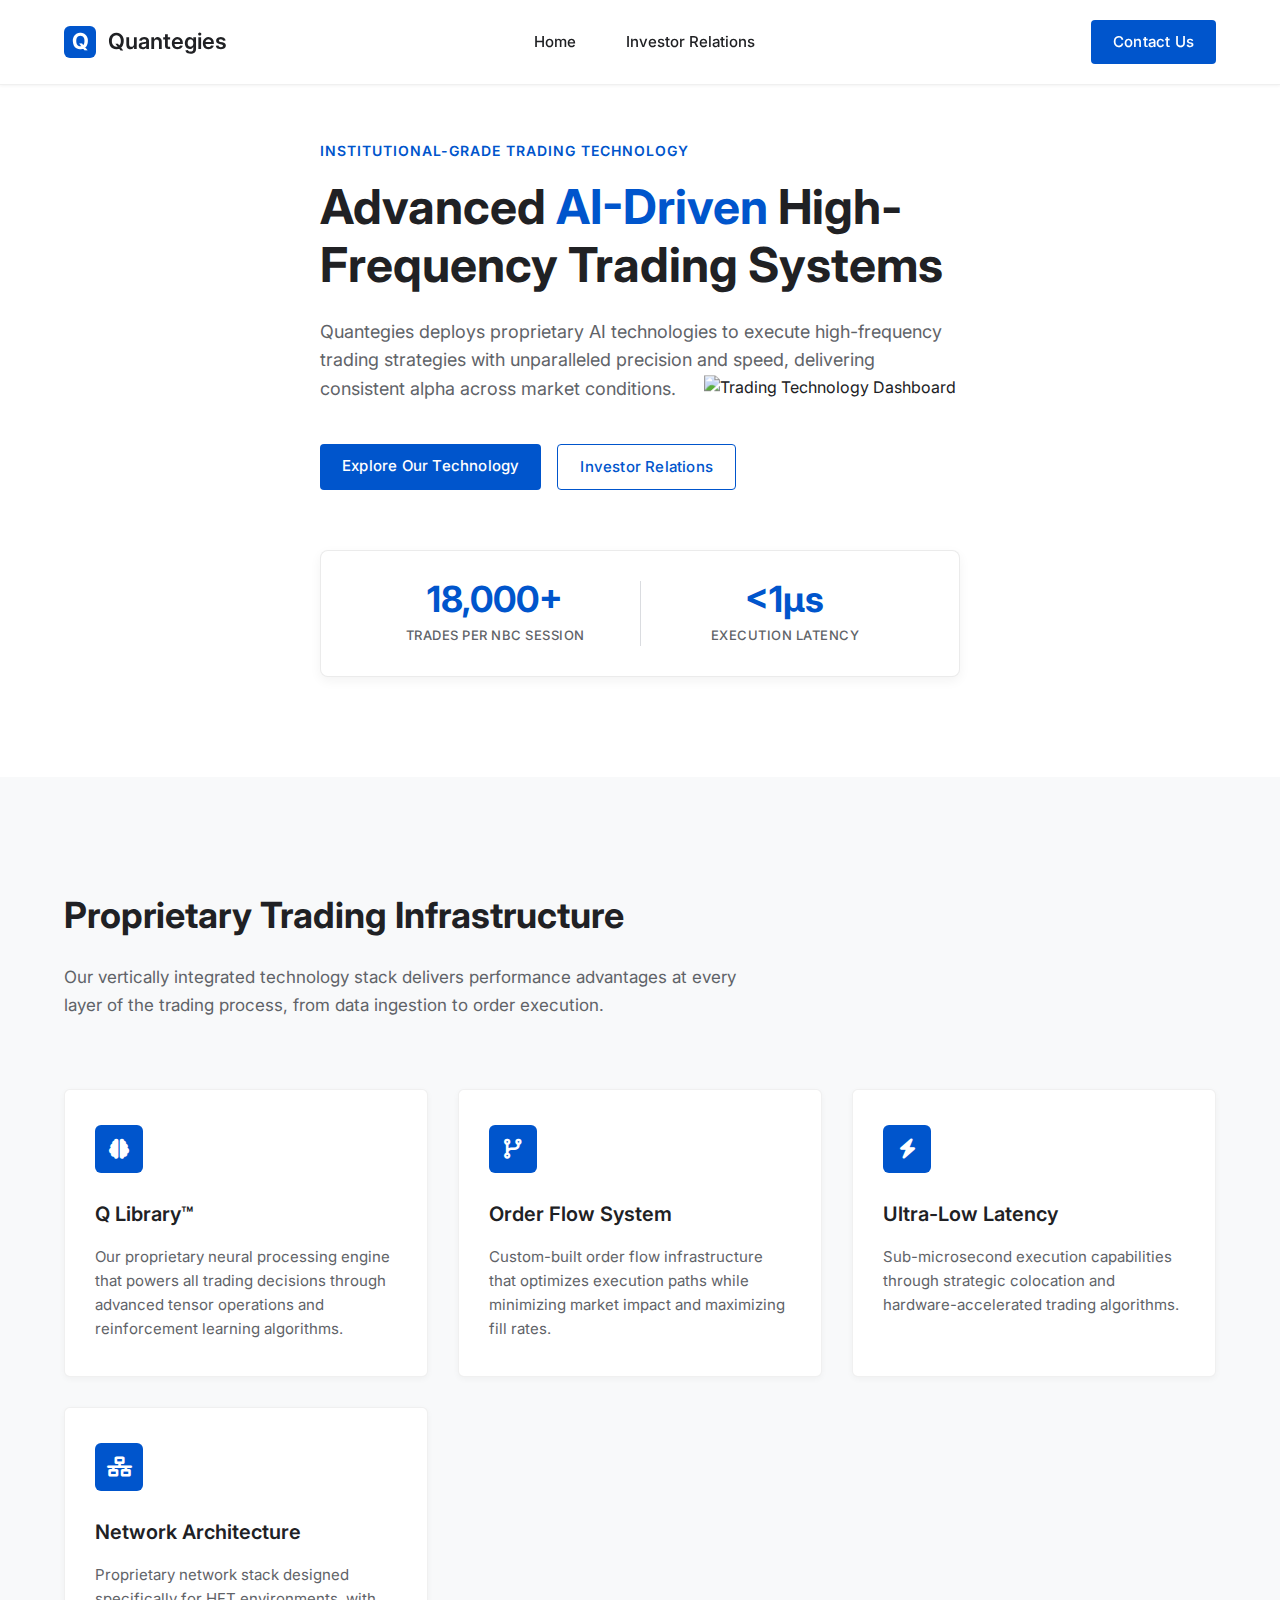
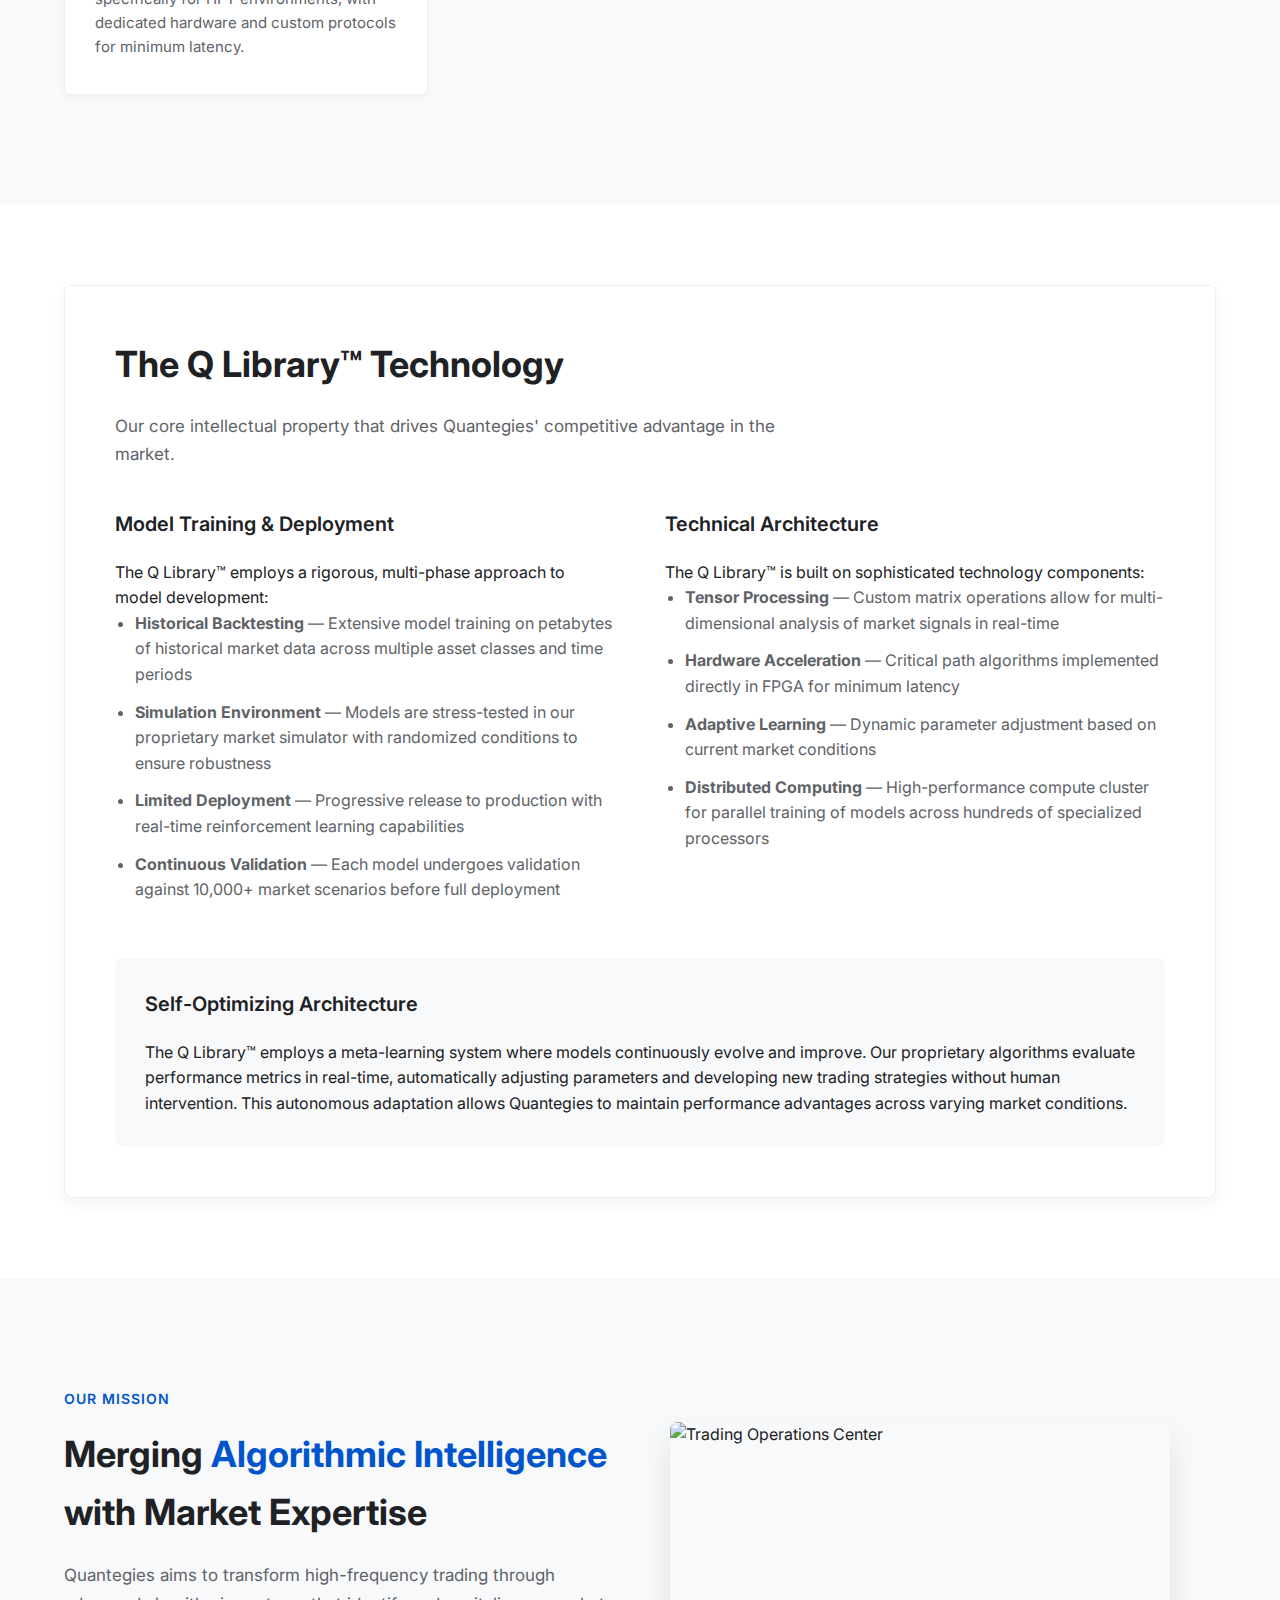
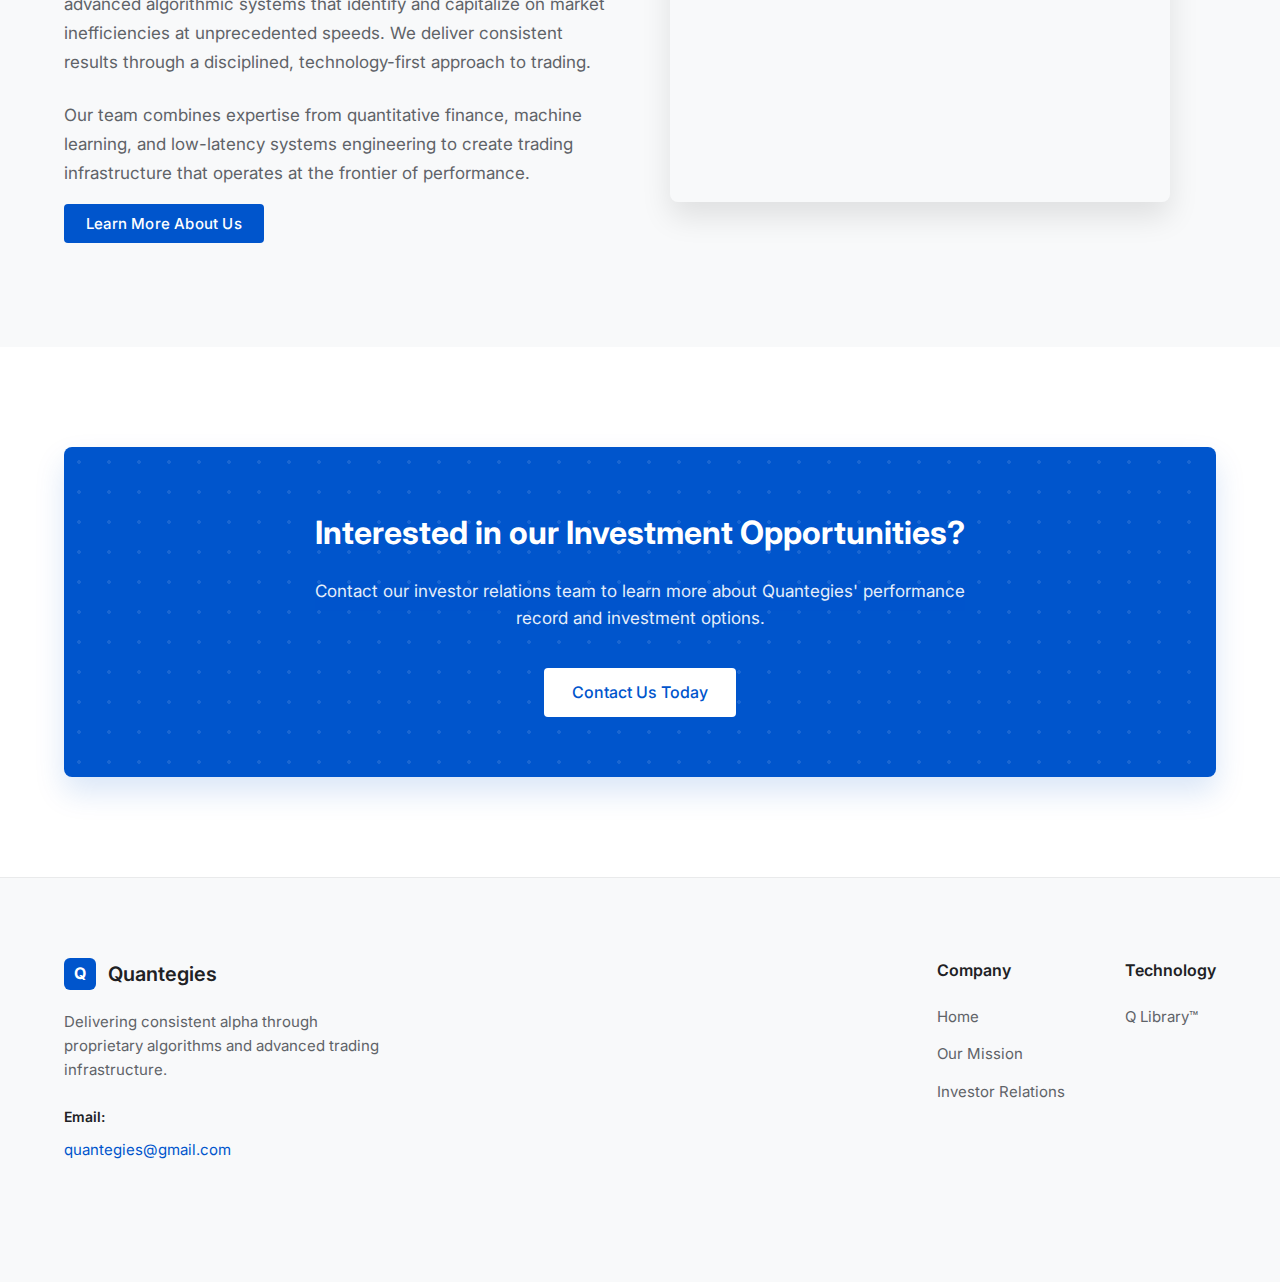
==== quantegies-1landing.html @ 6eef68f2 "Add files via upload" ====
<!DOCTYPE html>
<html lang="en">
<head>
    <meta charset="UTF-8">
    <meta name="viewport" content="width=device-width, initial-scale=1.0">
    <title>Quantegies | Advanced Algorithmic Trading Solutions</title>
    <style>
        :root {
            --primary: #0055CC;
            --primary-light: #1976D2;
            --secondary: #D50000;
            --accent: #00B8D4;
            --dark: #121212;
            --white: #FFFFFF;
            --off-white: #F8F9FA;
            --light-gray: #E8EAED;
            --gray: #DADCE0;
            --medium-gray: #5F6368;
            --text: #202124;
            --text-light: #5F6368;
            --text-dark: #202124;
        }

        * {
            margin: 0;
            padding: 0;
            box-sizing: border-box;
            font-family: 'Inter', sans-serif;
        }

        body {
            background: var(--white);
            color: var(--text);
            overflow-x: hidden;
            line-height: 1.6;
        }

        .container {
            max-width: 1200px;
            margin: 0 auto;
            padding: 0 24px;
        }

        /* Header Styles */
        header {
            position: fixed;
            top: 0;
            left: 0;
            width: 100%;
            padding: 20px 0;
            background: rgba(255, 255, 255, 0.98);
            backdrop-filter: blur(10px);
            z-index: 1000;
            border-bottom: 1px solid rgba(0, 0, 0, 0.06);
            box-shadow: 0 1px 3px rgba(0, 0, 0, 0.05);
        }

        .header-container {
            display: flex;
            justify-content: space-between;
            align-items: center;
        }

        .logo {
            font-size: 22px;
            font-weight: 600;
            color: var(--text-dark);
            text-decoration: none;
            display: flex;
            align-items: center;
        }

        .logo-icon {
            width: 32px;
            height: 32px;
            background: var(--primary);
            border-radius: 6px;
            margin-right: 12px;
            display: flex;
            align-items: center;
            justify-content: center;
            color: var(--white);
            font-weight: 700;
        }

        nav ul {
            display: flex;
            list-style: none;
            margin-left: auto;
            margin-right: 30px;
        }

        nav ul li {
            margin: 0 25px;
        }

        nav ul li a {
            color: var(--text);
            text-decoration: none;
            font-size: 15px;
            font-weight: 500;
            transition: color 0.2s ease;
            position: relative;
        }

        nav ul li a:hover {
            color: var(--primary);
        }

        .cta-button {
            background: var(--primary);
            color: var(--white);
            padding: 10px 22px;
            border-radius: 4px;
            text-decoration: none;
            font-weight: 500;
            font-size: 15px;
            transition: background 0.2s ease;
            letter-spacing: 0.2px;
        }

        .cta-button:hover {
            background: var(--primary-light);
        }

        /* Hero Section */
        .hero {
            position: relative;
            min-height: 85vh;
            display: flex;
            align-items: center;
            padding: 140px 0 100px;
            background: var(--white);
            overflow: hidden;
        }

        .hero-bg {
            position: absolute;
            top: 0;
            left: 0;
            width: 100%;
            height: 100%;
            z-index: -1;
        }

        .grid-overlay {
            position: absolute;
            top: 0;
            left: 0;
            width: 100%;
            height: 100%;
            background-image: 
                linear-gradient(rgba(0, 85, 204, 0.02) 1px, transparent 1px),
                linear-gradient(90deg, rgba(0, 85, 204, 0.02) 1px, transparent 1px);
            background-size: 25px 25px;
            z-index: -1;
        }

        .hero-content {
            max-width: 640px;
            position: relative;
            z-index: 1;
        }

        .eyebrow {
            font-size: 14px;
            font-weight: 600;
            letter-spacing: 1px;
            color: var(--primary);
            margin-bottom: 16px;
            display: block;
            text-transform: uppercase;
        }

        .hero-title {
            font-size: 48px;
            font-weight: 700;
            line-height: 1.2;
            margin-bottom: 24px;
            color: var(--text-dark);
        }

        .hero-title span {
            color: var(--primary);
        }

        .hero-subtitle {
            font-size: 18px;
            line-height: 1.6;
            margin-bottom: 40px;
            color: var(--text-light);
        }

        .hero-buttons {
            display: flex;
            gap: 16px;
        }

        .secondary-button {
            background: transparent;
            color: var(--primary);
            padding: 10px 22px;
            border-radius: 4px;
            text-decoration: none;
            font-weight: 500;
            font-size: 15px;
            border: 1px solid var(--primary);
            transition: background 0.2s ease;
            letter-spacing: 0.2px;
        }

        .secondary-button:hover {
            background: rgba(0, 85, 204, 0.05);
        }

        .hero-image {
            position: absolute;
            right: 5%;
            top: 50%;
            transform: translateY(-50%);
            width: 40%;
            max-width: 550px;
            z-index: 0;
        }

        .stats-card {
            display: flex;
            background: var(--white);
            border: 1px solid rgba(0, 0, 0, 0.08);
            border-radius: 8px;
            padding: 30px;
            margin-top: 60px;
            box-shadow: 0 4px 12px rgba(0, 0, 0, 0.05);
            justify-content: space-between;
        }

        .stat-item {
            text-align: center;
            padding: 0 30px;
            border-right: 1px solid var(--gray);
            flex: 1;
        }

        .stat-item:last-child {
            border-right: none;
        }

        .stat-number {
            font-size: 36px;
            font-weight: 700;
            color: var(--primary);
            margin-bottom: 8px;
            line-height: 1;
        }

        .stat-label {
            font-size: 13px;
            color: var(--text-light);
            letter-spacing: 0.5px;
            font-weight: 500;
            text-transform: uppercase;
        }

        /* Features Section */
        .features {
            padding: 110px 0;
            position: relative;
            background-color: var(--off-white);
        }

        .section-header {
            text-align: left;
            max-width: 800px;
            margin: 0 0 70px;
        }

        .section-title {
            font-size: 36px;
            font-weight: 700;
            margin-bottom: 20px;
            color: var(--text-dark);
        }

        .section-subtitle {
            font-size: 17px;
            line-height: 1.6;
            color: var(--text-light);
            max-width: 700px;
        }

        .features-grid {
            display: grid;
            grid-template-columns: repeat(auto-fit, minmax(280px, 1fr));
            gap: 30px;
        }

        .feature-card {
            background: var(--white);
            border: 1px solid rgba(0, 0, 0, 0.06);
            border-radius: 6px;
            padding: 35px 30px;
            position: relative;
            transition: transform 0.3s ease, box-shadow 0.3s ease;
            box-shadow: 0 2px 6px rgba(0, 0, 0, 0.04);
        }

        .feature-card:hover {
            transform: translateY(-5px);
            box-shadow: 0 8px 20px rgba(0, 0, 0, 0.06);
        }

        .feature-icon {
            width: 48px;
            height: 48px;
            background: var(--primary);
            border-radius: 6px;
            display: flex;
            align-items: center;
            justify-content: center;
            margin-bottom: 25px;
            color: var(--white);
        }

        .feature-icon i {
            font-size: 20px;
        }

        .feature-title {
            font-size: 20px;
            font-weight: 600;
            margin-bottom: 15px;
            color: var(--text-dark);
        }

        .feature-description {
            font-size: 15px;
            line-height: 1.6;
            color: var(--text-light);
        }

        /* Q Library Detail Section */
        .q-library-section {
            padding: 80px 0;
            background: var(--white);
        }

        .detail-card {
            background: var(--white);
            border: 1px solid rgba(0, 0, 0, 0.06);
            border-radius: 8px;
            padding: 50px;
            box-shadow: 0 5px 15px rgba(0, 0, 0, 0.05);
        }

        .detail-grid {
            display: grid;
            grid-template-columns: 1fr 1fr;
            gap: 50px;
            margin-top: 40px;
        }

        .detail-title {
            font-size: 20px;
            font-weight: 600;
            margin-bottom: 20px;
            color: var(--text-dark);
        }

        .detail-list {
            padding-left: 20px;
            margin-bottom: 25px;
            color: var(--text-light);
        }

        .detail-list li {
            margin-bottom: 12px;
        }

        .highlight-box {
            background: var(--off-white);
            border-radius: 8px;
            padding: 30px;
            margin-top: 30px;
        }

        /* About Section */
        .about {
            padding: 110px 0;
            position: relative;
            background: var(--off-white);
        }

        .about-content {
            display: flex;
            align-items: center;
            justify-content: space-between;
            gap: 60px;
        }

        .about-text {
            flex: 1;
        }

        .about-title {
            font-size: 36px;
            font-weight: 700;
            margin-bottom: 20px;
            color: var(--text-dark);
        }

        .about-title span {
            color: var(--primary);
        }

        .about-description {
            font-size: 17px;
            line-height: 1.7;
            margin-bottom: 24px;
            color: var(--text-light);
        }

        .about-image {
            flex: 1;
            position: relative;
        }

        .image-wrapper {
            position: relative;
            width: 100%;
            max-width: 500px;
            height: 380px;
            border-radius: 8px;
            overflow: hidden;
            box-shadow: 0 15px 30px rgba(0, 0, 0, 0.1);
        }

        .image-wrapper img {
            width: 100%;
            height: 100%;
            object-fit: cover;
        }

        /* CTA Section */
        .cta-section {
            padding: 100px 0;
            background-color: var(--white);
            position: relative;
        }

        .cta-container {
            background: var(--primary);
            border-radius: 8px;
            padding: 60px;
            text-align: center;
            position: relative;
            z-index: 1;
            color: var(--white);
            box-shadow: 0 15px 30px rgba(0, 85, 204, 0.15);
            overflow: hidden;
        }

        .cta-pattern {
            position: absolute;
            top: 0;
            left: 0;
            width: 100%;
            height: 100%;
            background-image: radial-gradient(rgba(255, 255, 255, 0.1) 2px, transparent 2px);
            background-size: 30px 30px;
            z-index: 0;
        }

        .cta-content {
            position: relative;
            z-index: 1;
            max-width: 700px;
            margin: 0 auto;
        }

        .cta-title {
            font-size: 32px;
            font-weight: 700;
            margin-bottom: 20px;
            color: var(--white);
        }

        .cta-text {
            font-size: 17px;
            line-height: 1.6;
            margin-bottom: 35px;
            opacity: 0.9;
        }

        .cta-button-white {
            background: var(--white);
            color: var(--primary);
            padding: 12px 28px;
            border-radius: 4px;
            text-decoration: none;
            font-weight: 500;
            font-size: 16px;
            transition: background 0.2s ease;
            display: inline-block;
        }

        .cta-button-white:hover {
            background: var(--off-white);
        }

        /* Footer */
        footer {
            background: var(--off-white);
            padding: 80px 0 40px;
            border-top: 1px solid rgba(0, 0, 0, 0.06);
        }

        .footer-content {
            display: flex;
            justify-content: space-between;
            align-items: flex-start;
            margin-bottom: 60px;
        }

        .footer-logo-section {
            max-width: 320px;
        }

        .footer-logo {
            display: flex;
            align-items: center;
            margin-bottom: 20px;
        }

        .footer-logo-text {
            font-size: 20px;
            font-weight: 600;
            color: var(--text-dark);
        }

        .footer-description {
            font-size: 15px;
            line-height: 1.6;
            color: var(--text-light);
            margin-bottom: 24px;
        }

        .contact-info {
            margin-bottom: 20px;
        }

        .contact-label {
            font-size: 14px;
            font-weight: 600;
            color: var(--text-dark);
            margin-bottom: 8px;
        }

        .contact-email {
            font-size: 15px;
            color: var(--primary);
            text-decoration: none;
            transition: color 0.2s ease;
        }

        .contact-email:hover {
            color: var(--primary-light);
        }

        .footer-links {
            display: flex;
            gap: 60px;
        }

        .footer-links-column h4 {
            font-size: 16px;
            font-weight: 600;
            margin-bottom: 20px;
            color: var(--text-dark);
        }

        .footer-links-column ul {
            list-style: none;
        }

        .footer-links-column ul li {
            margin-bottom: 12px;
        }

        .footer-links-column ul li a {
            color: var(--text-light);
            text-decoration: none;
            font-size: 15px;
            transition: color 0.2s ease;
        }

        .footer-links-column ul li a:hover {
            color: var(--primary);
        }

        .footer-bottom {
            padding-top: 30px;
            border-top: 1px solid rgba(0, 0, 0, 0.08);
            display: flex;
            justify-content: space-between;
            align-items: center;
        }

        .copyright {
            font-size: 14px;
            color: var(--text-light);
        }

        /* Responsive */
        @media (max-width: 1100px) {
            .hero-image {
                width: 35%;
            }
            
            .detail-grid {
                grid-template-columns: 1fr;
                gap: 40px;
            }
        }

        @media (max-width: 900px) {
            .hero {
                padding: 120px 0 80px;
            }
            
            .hero-title {
                font-size: 36px;
            }
            
            .hero-image {
                position: relative;
                width: 80%;
                max-width: 400px;
                margin: 60px auto 0;
                transform: none;
                top: auto;
                right: auto;
                display: block;
            }
            
            .hero-content {
                max-width: 100%;
                text-align: center;
            }
            
            .hero-buttons {
                justify-content: center;
            }
            
            .section-header {
                text-align: center;
                margin-left: auto;
                margin-right: auto;
            }
            
            .section-subtitle {
                margin-left: auto;
                margin-right: auto;
            }
            
            .about-content {
                flex-direction: column;
            }
            
            .about-text {
                order: 2;
                text-align: center;
            }
            
            .about-image {
                order: 1;
                margin-bottom: 40px;
            }
            
            .image-wrapper {
                margin: 0 auto;
            }
            
            .footer-content {
                flex-direction: column;
                gap: 40px;
            }
            
            .footer-logo-section {
                max-width: 100%;
                margin-bottom: 20px;
                text-align: center;
            }
            
            .footer-logo {
                justify-content: center;
            }
            
            .footer-links {
                width: 100%;
                justify-content: space-around;
            }
        }

        @media (max-width: 600px) {
            .header-container {
                flex-direction: column;
                gap: 20px;
            }
            
            nav ul {
                margin: 15px 0;
                flex-wrap: wrap;
                justify-content: center;
            }
            
            nav ul li {
                margin: 0 15px 10px;
            }
            
            .hero-title {
                font-size: 32px;
            }
            
            .stats-card {
                flex-direction: column;
                gap: 30px;
            }
            
            .stat-item {
                border-right: none;
                border-bottom: 1px solid var(--gray);
                padding-bottom: 20px;
            }
            
            .stat-item:last-child {
                border-bottom: none;
            }
            
            .features-grid {
                grid-template-columns: 1fr;
            }
            
            .section-title, .about-title {
                font-size: 28px;
            }
            
            .cta-container {
                padding: 40px 30px;
            }
            
            .cta-title {
                font-size: 26px;
            }
            
            .footer-links {
                flex-direction: column;
                gap: 30px;
            }
            
            .footer-bottom {
                flex-direction: column;
                gap: 15px;
                text-align: center;
            }
        }
    </style>
    <link href="https://cdnjs.cloudflare.com/ajax/libs/font-awesome/6.0.0-beta3/css/all.min.css" rel="stylesheet">
    <link href="https://fonts.googleapis.com/css2?family=Inter:wght@400;500;600;700&display=swap" rel="stylesheet">
</head>
<body>
    <!-- Header -->
    <header>
        <div class="container header-container">
            <a href="#" class="logo">
                <div class="logo-icon">Q</div>
                Quantegies
            </a>
            <nav>
                <ul>
                    <li><a href="#">Home</a></li>
                    <li><a href="#">Investor Relations</a></li>
                </ul>
            </nav>
            <a href="mailto:quantegies@gmail.com" class="cta-button">Contact Us</a>
        </div>
    </header>

    <!-- Hero Section -->
    <section class="hero">
        <div class="hero-bg"></div>
        <div class="grid-overlay"></div>
        <div class="container">
            <div class="hero-content">
                <span class="eyebrow">Institutional-Grade Trading Technology</span>
                <h1 class="hero-title">Advanced <span>AI-Driven</span> High-Frequency Trading Systems</h1>
                <p class="hero-subtitle">Quantegies deploys proprietary AI technologies to execute high-frequency trading strategies with unparalleled precision and speed, delivering consistent alpha across market conditions.</p>
                
                <div class="hero-buttons">
                    <a href="#" class="cta-button">Explore Our Technology</a>
                    <a href="#" class="secondary-button">Investor Relations</a>
                </div>
                
                <div class="stats-card">
                    <div class="stat-item">
                        <div class="stat-number">18,000+</div>
                        <div class="stat-label">Trades Per NBC Session</div>
                    </div>
                    <div class="stat-item">
                        <div class="stat-number">&lt;1μs</div>
                        <div class="stat-label">Execution Latency</div>
                    </div>
                </div>
            </div>
            
            <img src="/api/placeholder/600/500" alt="Trading Technology Dashboard" class="hero-image">
        </div>
    </section>

    <!-- Features Section -->
    <section class="features">
        <div class="container">
            <div class="section-header">
                <h2 class="section-title">Proprietary Trading Infrastructure</h2>
                <p class="section-subtitle">Our vertically integrated technology stack delivers performance advantages at every layer of the trading process, from data ingestion to order execution.</p>
            </div>
            
            <div class="features-grid">
                <div class="feature-card">
                    <div class="feature-icon">
                        <i class="fas fa-brain"></i>
                    </div>
                    <h3 class="feature-title">Q Library™</h3>
                    <p class="feature-description">Our proprietary neural processing engine that powers all trading decisions through advanced tensor operations and reinforcement learning algorithms.</p>
                </div>
                
                <div class="feature-card">
                    <div class="feature-icon">
                        <i class="fas fa-code-branch"></i>
                    </div>
                    <h3 class="feature-title">Order Flow System</h3>
                    <p class="feature-description">Custom-built order flow infrastructure that optimizes execution paths while minimizing market impact and maximizing fill rates.</p>
                </div>
                
                <div class="feature-card">
                    <div class="feature-icon">
                        <i class="fas fa-bolt"></i>
                    </div>
                    <h3 class="feature-title">Ultra-Low Latency</h3>
                    <p class="feature-description">Sub-microsecond execution capabilities through strategic colocation and hardware-accelerated trading algorithms.</p>
                </div>
                
                <div class="feature-card">
                    <div class="feature-icon">
                        <i class="fas fa-network-wired"></i>
                    </div>
                    <h3 class="feature-title">Network Architecture</h3>
                    <p class="feature-description">Proprietary network stack designed specifically for HFT environments, with dedicated hardware and custom protocols for minimum latency.</p>
                </div>
            </div>
        </div>
    </section>

    <!-- Q Library Detail Section -->
    <section class="q-library-section">
        <div class="container">
            <div class="detail-card">
                <h2 class="section-title">The Q Library™ Technology</h2>
                <p class="section-subtitle">Our core intellectual property that drives Quantegies' competitive advantage in the market.</p>
                
                <div class="detail-grid">
                    <div>
                        <h3 class="detail-title">Model Training & Deployment</h3>
                        <p>The Q Library™ employs a rigorous, multi-phase approach to model development:</p>
                        <ul class="detail-list">
                            <li><strong>Historical Backtesting</strong> — Extensive model training on petabytes of historical market data across multiple asset classes and time periods</li>
                            <li><strong>Simulation Environment</strong> — Models are stress-tested in our proprietary market simulator with randomized conditions to ensure robustness</li>
                            <li><strong>Limited Deployment</strong> — Progressive release to production with real-time reinforcement learning capabilities</li>
                            <li><strong>Continuous Validation</strong> — Each model undergoes validation against 10,000+ market scenarios before full deployment</li>
                        </ul>
                    </div>
                    
                    <div>
                        <h3 class="detail-title">Technical Architecture</h3>
                        <p>The Q Library™ is built on sophisticated technology components:</p>
                        <ul class="detail-list">
                            <li><strong>Tensor Processing</strong> — Custom matrix operations allow for multi-dimensional analysis of market signals in real-time</li>
                            <li><strong>Hardware Acceleration</strong> — Critical path algorithms implemented directly in FPGA for minimum latency</li>
                            <li><strong>Adaptive Learning</strong> — Dynamic parameter adjustment based on current market conditions</li>
                            <li><strong>Distributed Computing</strong> — High-performance compute cluster for parallel training of models across hundreds of specialized processors</li>
                        </ul>
                    </div>
                </div>
                
                <div class="highlight-box">
                    <h3 class="detail-title">Self-Optimizing Architecture</h3>
                    <p>The Q Library™ employs a meta-learning system where models continuously evolve and improve. Our proprietary algorithms evaluate performance metrics in real-time, automatically adjusting parameters and developing new trading strategies without human intervention. This autonomous adaptation allows Quantegies to maintain performance advantages across varying market conditions.</p>
                </div>
            </div>
        </div>
    </section>

    <!-- About Section -->
    <section class="about">
        <div class="container about-content">
            <div class="about-text">
                <span class="eyebrow">Our Mission</span>
                <h2 class="about-title">Merging <span>Algorithmic Intelligence</span> with Market Expertise</h2>
                <p class="about-description">Quantegies aims to transform high-frequency trading through advanced algorithmic systems that identify and capitalize on market inefficiencies at unprecedented speeds. We deliver consistent results through a disciplined, technology-first approach to trading.</p>
                <p class="about-description">Our team combines expertise from quantitative finance, machine learning, and low-latency systems engineering to create trading infrastructure that operates at the frontier of performance.</p>
                <a href="#" class="cta-button">Learn More About Us</a>
            </div>
            <div class="about-image">
                <div class="image-wrapper">
                    <img src="/api/placeholder/600/400" alt="Trading Operations Center">
                </div>
            </div>
        </div>
    </section>

    <!-- Call to Action Section -->
    <section class="cta-section">
        <div class="container">
            <div class="cta-container">
                <div class="cta-pattern"></div>
                <div class="cta-content">
                    <h2 class="cta-title">Interested in our Investment Opportunities?</h2>
                    <p class="cta-text">Contact our investor relations team to learn more about Quantegies' performance record and investment options.</p>
                    <a href="mailto:quantegies@gmail.com" class="cta-button-white">Contact Us Today</a>
                </div>
            </div>
        </div>
    </section>

    <!-- Footer -->
    <footer>
        <div class="container">
            <div class="footer-content">
                <div class="footer-logo-section">
                    <div class="footer-logo">
                        <div class="logo-icon">Q</div>
                        <div class="footer-logo-text">Quantegies</div>
                    </div>
                    <p class="footer-description">Delivering consistent alpha through proprietary algorithms and advanced trading infrastructure.</p>
                    
                    <div class="contact-info">
                        <div class="contact-label">Email:</div>
                        <a href="mailto:quantegies@gmail.com" class="contact-email">quantegies@gmail.com</a>
                    </div>
                </div>
                
                <div class="footer-links">
                    <div class="footer-links-column">
                        <h4>Company</h4>
                        <ul>
                            <li><a href="#">Home</a></li>
                            <li><a href="#">Our Mission</a></li>
                            <li><a href="#">Investor Relations</a></li>
                        </ul>
                    </div>
                    
                    <div class="footer-links-column">
                        <h4>Technology</h4>
                        <ul>
                            <li><a href="#">Q Library™
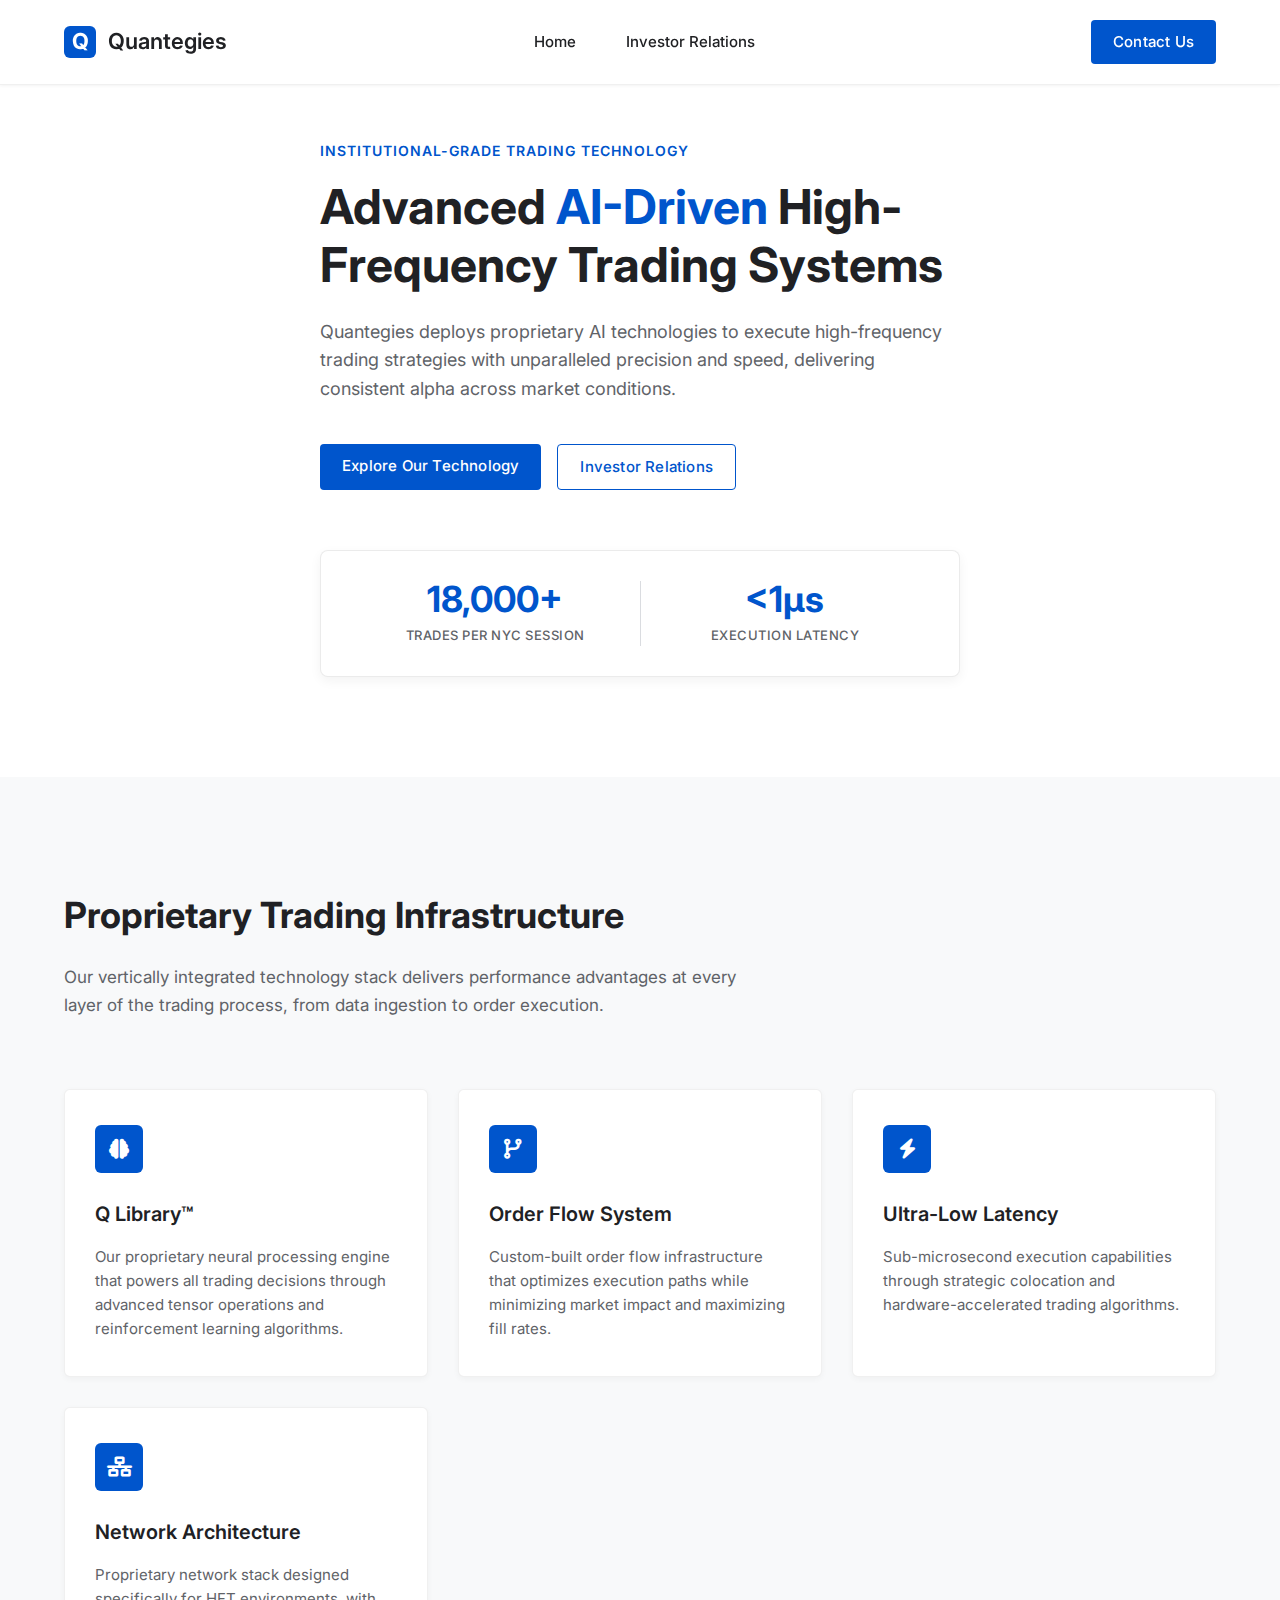
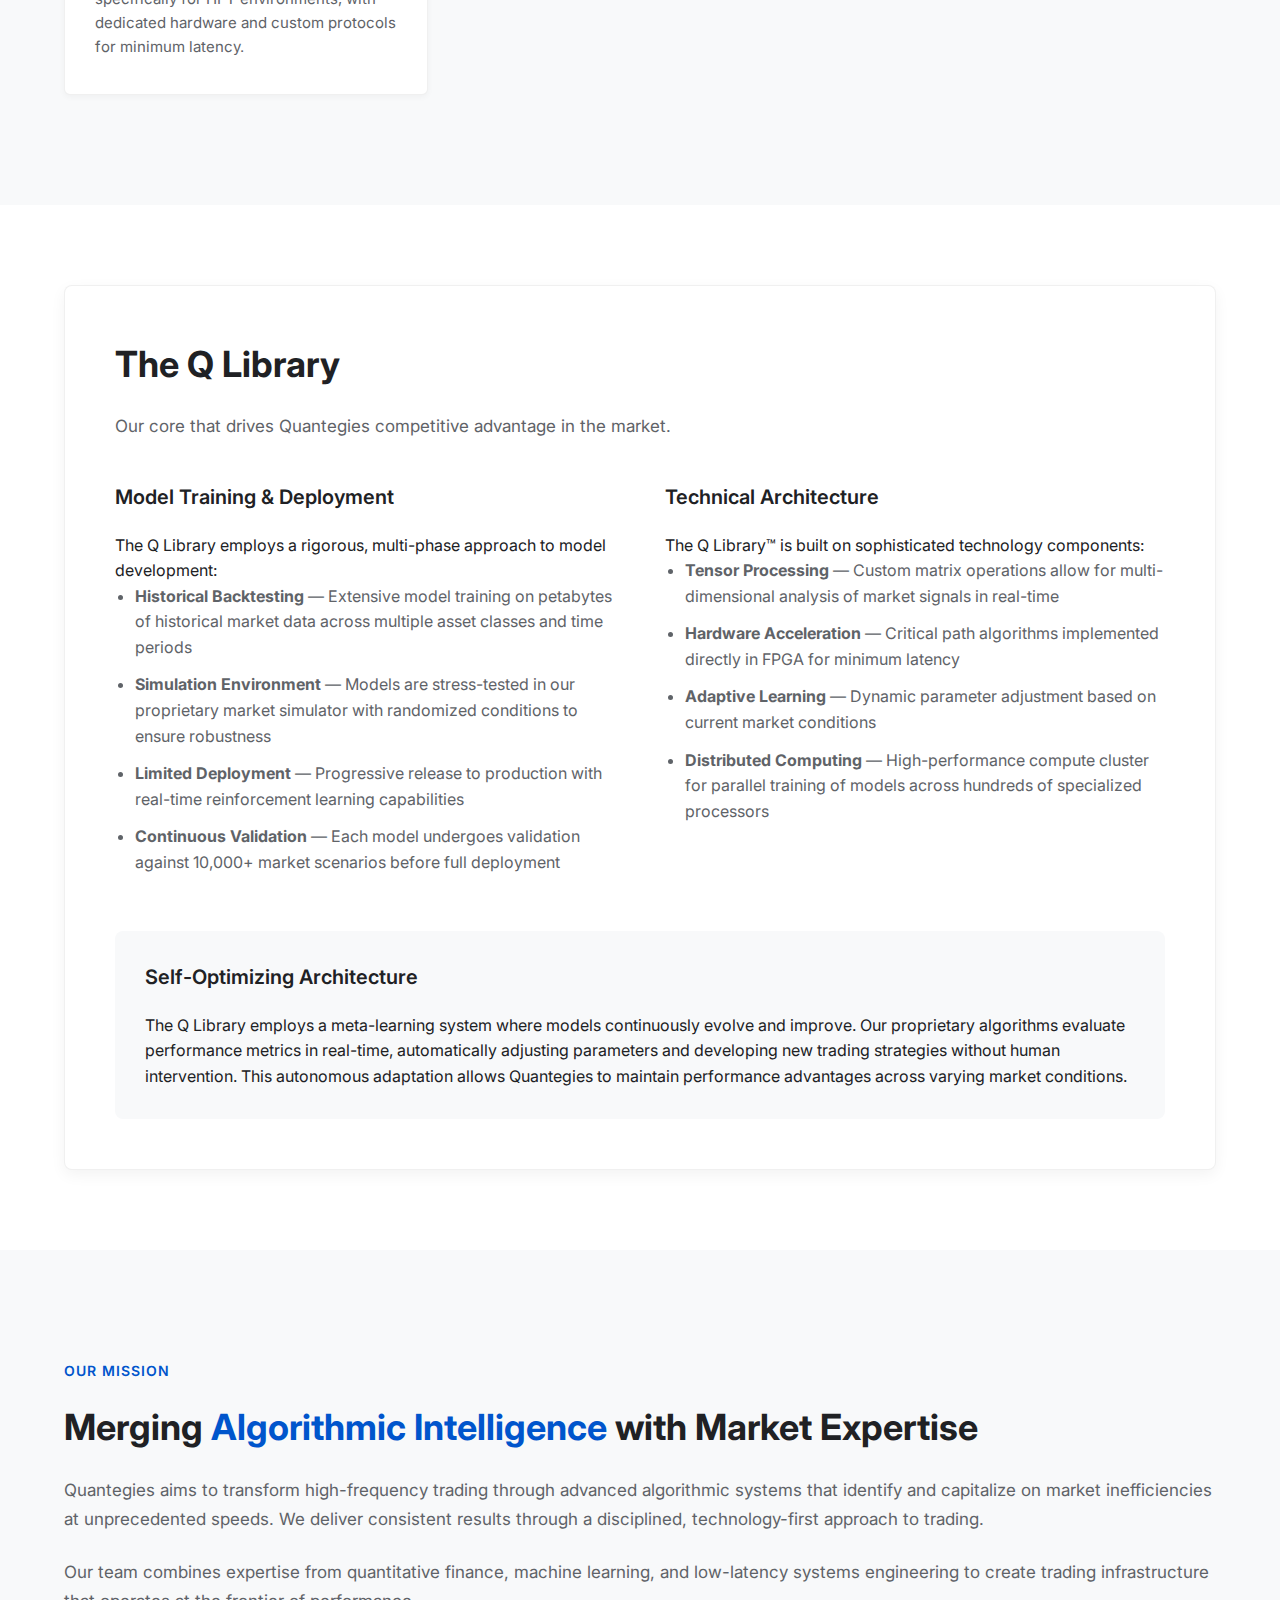
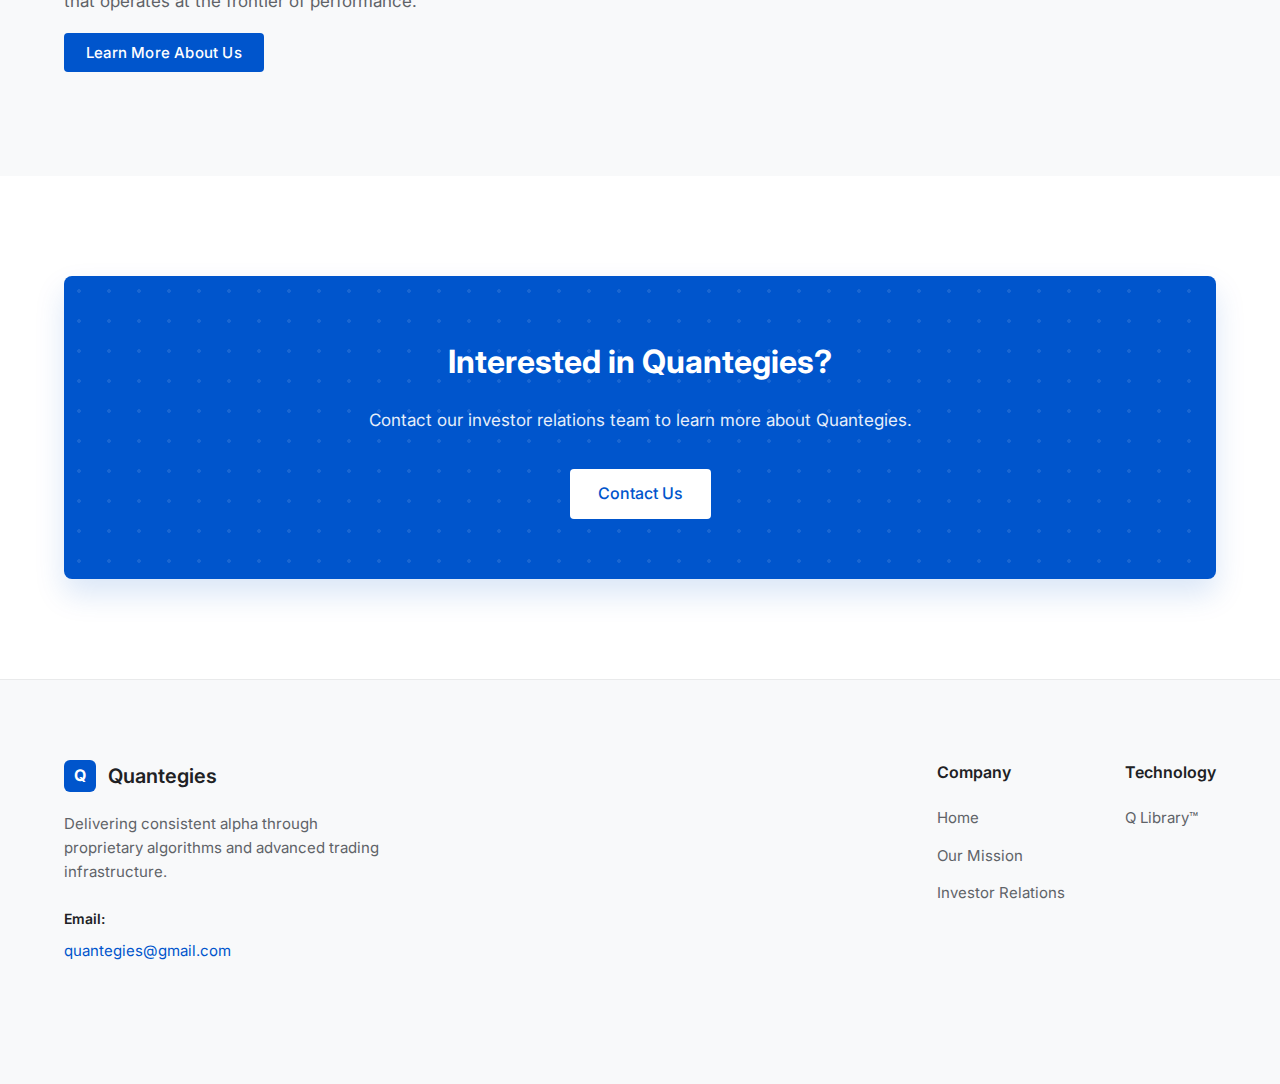
==== commit 342f7126: "Update quantegies-1landing.html" ====
--- a/quantegies-1landing.html
+++ b/quantegies-1landing.html
@@ -213,15 +213,6 @@
             background: rgba(0, 85, 204, 0.05);
         }
 
-        .hero-image {
-            position: absolute;
-            right: 5%;
-            top: 50%;
-            transform: translateY(-50%);
-            width: 40%;
-            max-width: 550px;
-            z-index: 0;
-        }
 
         .stats-card {
             display: flex;
@@ -803,7 +794,7 @@
                 <div class="stats-card">
                     <div class="stat-item">
                         <div class="stat-number">18,000+</div>
-                        <div class="stat-label">Trades Per NBC Session</div>
+                        <div class="stat-label">Trades Per NYC Session</div>
                     </div>
                     <div class="stat-item">
                         <div class="stat-number">&lt;1μs</div>
@@ -811,9 +802,6 @@
                     </div>
                 </div>
             </div>
-            
-            <img src="/api/placeholder/600/500" alt="Trading Technology Dashboard" class="hero-image">
-        </div>
     </section>
 
     <!-- Features Section -->
@@ -864,13 +852,13 @@
     <section class="q-library-section">
         <div class="container">
             <div class="detail-card">
-                <h2 class="section-title">The Q Library™ Technology</h2>
-                <p class="section-subtitle">Our core intellectual property that drives Quantegies' competitive advantage in the market.</p>
+                <h2 class="section-title">The Q Library</h2>
+                <p class="section-subtitle">Our core that drives Quantegies competitive advantage in the market.</p>
                 
                 <div class="detail-grid">
                     <div>
                         <h3 class="detail-title">Model Training & Deployment</h3>
-                        <p>The Q Library™ employs a rigorous, multi-phase approach to model development:</p>
+                        <p>The Q Library employs a rigorous, multi-phase approach to model development:</p>
                         <ul class="detail-list">
                             <li><strong>Historical Backtesting</strong> — Extensive model training on petabytes of historical market data across multiple asset classes and time periods</li>
                             <li><strong>Simulation Environment</strong> — Models are stress-tested in our proprietary market simulator with randomized conditions to ensure robustness</li>
@@ -893,7 +881,7 @@
                 
                 <div class="highlight-box">
                     <h3 class="detail-title">Self-Optimizing Architecture</h3>
-                    <p>The Q Library™ employs a meta-learning system where models continuously evolve and improve. Our proprietary algorithms evaluate performance metrics in real-time, automatically adjusting parameters and developing new trading strategies without human intervention. This autonomous adaptation allows Quantegies to maintain performance advantages across varying market conditions.</p>
+                    <p>The Q Library employs a meta-learning system where models continuously evolve and improve. Our proprietary algorithms evaluate performance metrics in real-time, automatically adjusting parameters and developing new trading strategies without human intervention. This autonomous adaptation allows Quantegies to maintain performance advantages across varying market conditions.</p>
                 </div>
             </div>
         </div>
@@ -909,12 +897,6 @@
                 <p class="about-description">Our team combines expertise from quantitative finance, machine learning, and low-latency systems engineering to create trading infrastructure that operates at the frontier of performance.</p>
                 <a href="#" class="cta-button">Learn More About Us</a>
             </div>
-            <div class="about-image">
-                <div class="image-wrapper">
-                    <img src="/api/placeholder/600/400" alt="Trading Operations Center">
-                </div>
-            </div>
-        </div>
     </section>
 
     <!-- Call to Action Section -->
@@ -923,9 +905,9 @@
             <div class="cta-container">
                 <div class="cta-pattern"></div>
                 <div class="cta-content">
-                    <h2 class="cta-title">Interested in our Investment Opportunities?</h2>
-                    <p class="cta-text">Contact our investor relations team to learn more about Quantegies' performance record and investment options.</p>
-                    <a href="mailto:quantegies@gmail.com" class="cta-button-white">Contact Us Today</a>
+                    <h2 class="cta-title">Interested in Quantegies?</h2>
+                    <p class="cta-text">Contact our investor relations team to learn more about Quantegies.</p>
+                    <a href="mailto:quantegies@gmail.com" class="cta-button-white">Contact Us</a>
                 </div>
             </div>
         </div>
@@ -961,4 +943,4 @@
                     <div class="footer-links-column">
                         <h4>Technology</h4>
                         <ul>
-                            <li><a href="#">Q Library™+                            <li><a href="#">Q Library™
